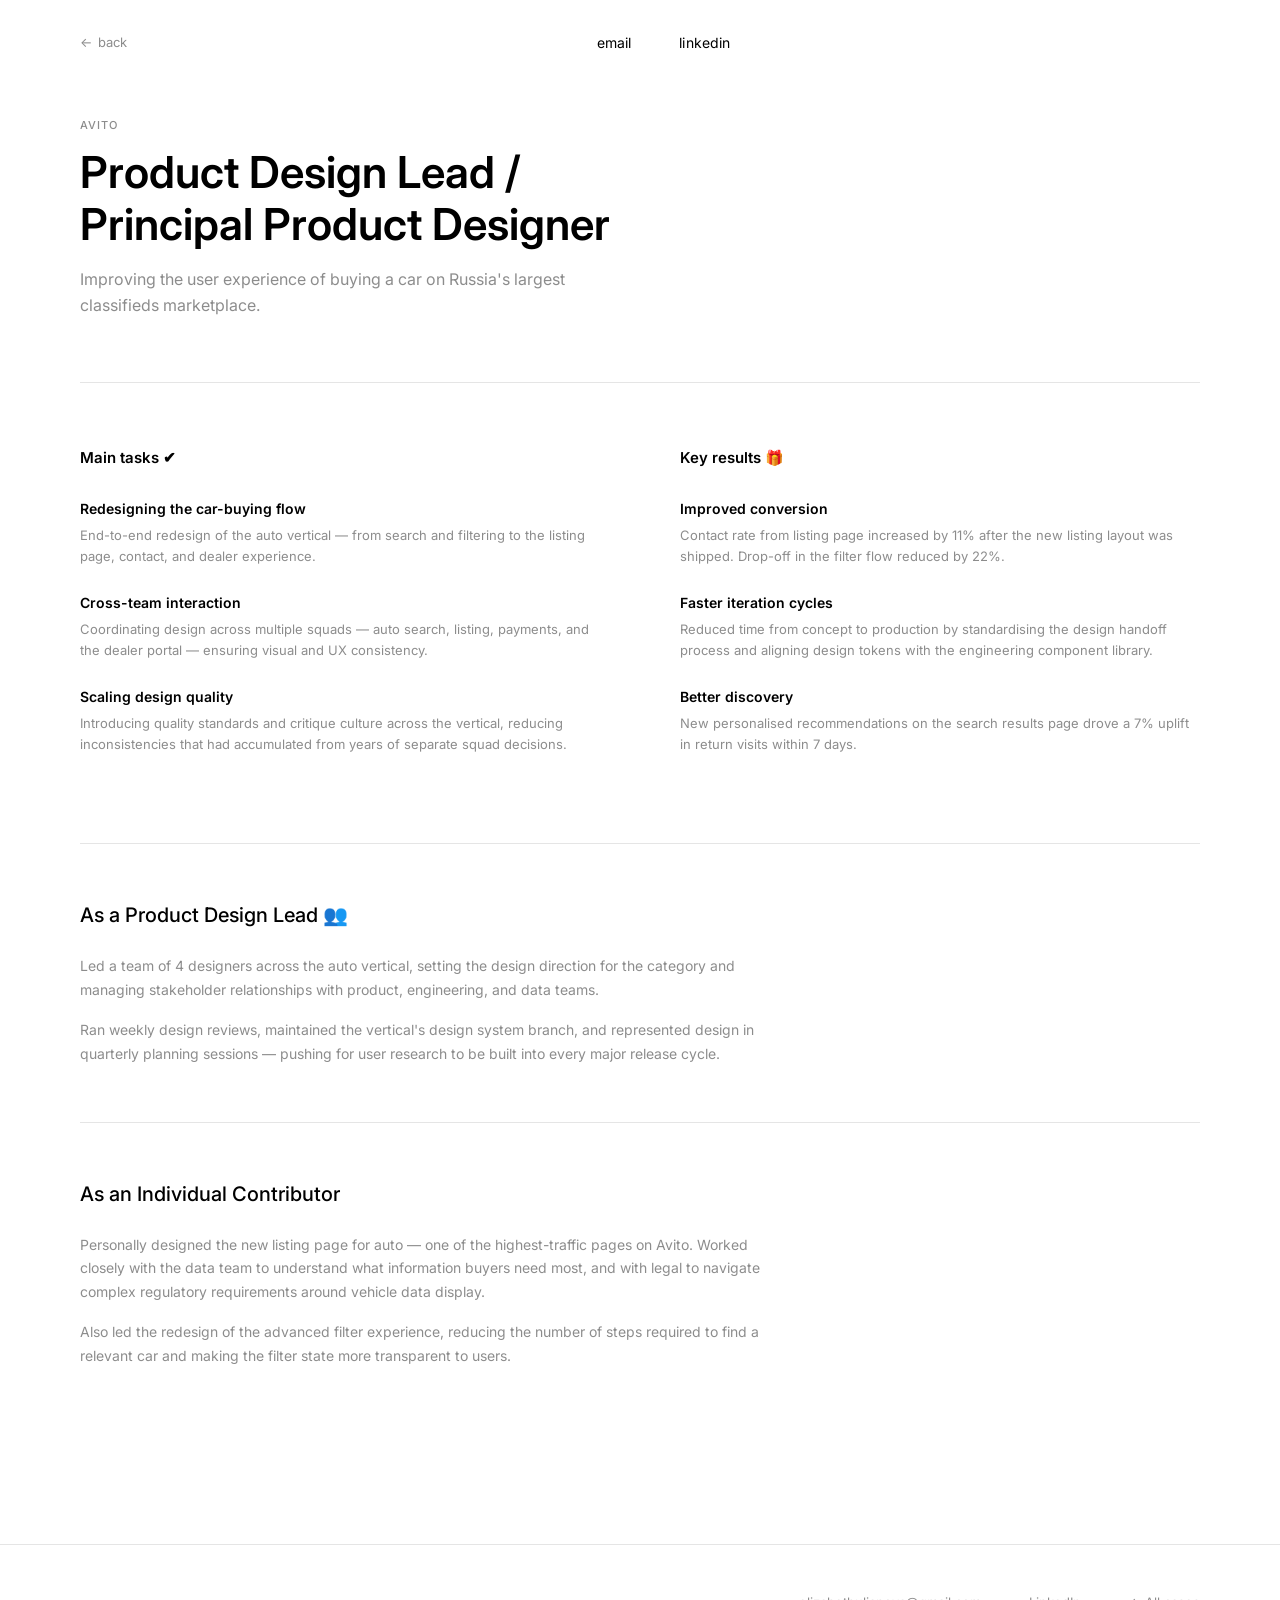
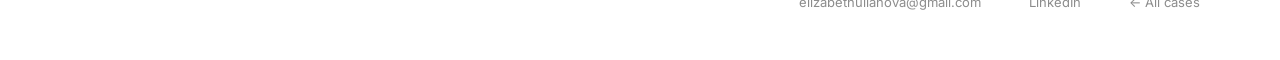
==== avito.html @ 6a345398 "Add files via upload" ====
<!DOCTYPE html>
<html lang="en">
<head>
  <meta charset="UTF-8" />
  <meta name="viewport" content="width=device-width, initial-scale=1.0" />
  <title>Avito — Lisa Ulianova</title>
  <link rel="stylesheet" href="styles.css" />
  <link rel="preconnect" href="https://fonts.googleapis.com" />
  <link rel="preconnect" href="https://fonts.gstatic.com" crossorigin />
</head>
<body class="case-page">

  <header>
    <div class="case-header">
      <a href="index.html" class="back-link">back</a>
      <nav class="site-nav" style="padding:0;">
        <a href="mailto:elizabethulianova@gmail.com">email</a>
        <a href="https://linkedin.com/in/elizabethulianova" target="_blank" rel="noopener">linkedin</a>
      </nav>
    </div>
  </header>

  <div class="case-hero">
    <p class="case-company">Avito</p>
    <h1 class="case-title">Product Design Lead /<br>Principal Product Designer</h1>
    <p class="case-subtitle">Improving the user experience of buying a car on Russia's largest classifieds marketplace.</p>
  </div>

  <div class="case-content">

    <div class="case-two-col">
      <div class="case-col">
        <h2>Main tasks ✔</h2>

        <div class="case-item">
          <h4>Redesigning the car-buying flow</h4>
          <p>End-to-end redesign of the auto vertical — from search and filtering to the listing page, contact, and dealer experience.</p>
        </div>

        <div class="case-item">
          <h4>Cross-team interaction</h4>
          <p>Coordinating design across multiple squads — auto search, listing, payments, and the dealer portal — ensuring visual and UX consistency.</p>
        </div>

        <div class="case-item">
          <h4>Scaling design quality</h4>
          <p>Introducing quality standards and critique culture across the vertical, reducing inconsistencies that had accumulated from years of separate squad decisions.</p>
        </div>
      </div>

      <div class="case-col">
        <h2>Key results 🎁</h2>

        <div class="case-item">
          <h4>Improved conversion</h4>
          <p>Contact rate from listing page increased by 11% after the new listing layout was shipped. Drop-off in the filter flow reduced by 22%.</p>
        </div>

        <div class="case-item">
          <h4>Faster iteration cycles</h4>
          <p>Reduced time from concept to production by standardising the design handoff process and aligning design tokens with the engineering component library.</p>
        </div>

        <div class="case-item">
          <h4>Better discovery</h4>
          <p>New personalised recommendations on the search results page drove a 7% uplift in return visits within 7 days.</p>
        </div>
      </div>
    </div>

    <div class="case-section">
      <h2>As a Product Design Lead 👥</h2>
      <p>Led a team of 4 designers across the auto vertical, setting the design direction for the category and managing stakeholder relationships with product, engineering, and data teams.</p>
      <p>Ran weekly design reviews, maintained the vertical's design system branch, and represented design in quarterly planning sessions — pushing for user research to be built into every major release cycle.</p>
    </div>

    <div class="case-section">
      <h2>As an Individual Contributor</h2>
      <p>Personally designed the new listing page for auto — one of the highest-traffic pages on Avito. Worked closely with the data team to understand what information buyers need most, and with legal to navigate complex regulatory requirements around vehicle data display.</p>
      <p>Also led the redesign of the advanced filter experience, reducing the number of steps required to find a relevant car and making the filter state more transparent to users.</p>
    </div>

  </div>

  <footer>
    <div class="site-footer">
      <a href="mailto:elizabethulianova@gmail.com">elizabethulianova@gmail.com</a>
      <a href="https://linkedin.com/in/elizabethulianova" target="_blank" rel="noopener">LinkedIn</a>
      <a href="index.html">← All cases</a>
    </div>
  </footer>

</body>
</html>
---- styles.css ----
/* =========================================
   Lisa Ulianova — Portfolio Website
   Styles based on Figma design
   ========================================= */

@import url('https://fonts.googleapis.com/css2?family=Inter:wght@300;400;500;600&display=swap');

/* ---- Reset & Base ---- */
*, *::before, *::after {
  box-sizing: border-box;
  margin: 0;
  padding: 0;
}

:root {
  --bg: #ffffff;
  --text: #000000;
  --text-muted: rgba(0, 0, 0, 0.45);
  --cases-bg: #0a0a0a;
  --cases-text: #ffffff;
  --cases-muted: rgba(255, 255, 255, 0.55);
  --accent: #191829;
  --border: rgba(0, 0, 0, 0.1);
  --font: 'Inter', -apple-system, BlinkMacSystemFont, 'Segoe UI', sans-serif;
  --max-width: 1440px;
  --content-width: 900px;
  --side-padding: 80px;
}

html {
  font-size: 16px;
  scroll-behavior: smooth;
}

body {
  font-family: var(--font);
  background: var(--bg);
  color: var(--text);
  -webkit-font-smoothing: antialiased;
  -moz-osx-font-smoothing: grayscale;
  line-height: 1.5;
}

a {
  color: inherit;
  text-decoration: none;
}

/* ---- Navigation ---- */
.site-nav {
  display: flex;
  justify-content: flex-end;
  align-items: center;
  gap: 48px;
  padding: 32px var(--side-padding);
  max-width: var(--max-width);
  margin: 0 auto;
}

.site-nav a {
  font-size: 14px;
  font-weight: 400;
  color: var(--text);
  letter-spacing: 0.01em;
  transition: opacity 0.2s;
}

.site-nav a:hover {
  opacity: 0.5;
}

.lang-group {
  display: flex;
  gap: 6px;
  font-size: 14px;
}

.lang-group a {
  opacity: 0.4;
}

.lang-group a.active {
  opacity: 1;
  text-decoration: underline;
  text-underline-offset: 3px;
}

/* ---- Hero ---- */
.hero {
  padding: 80px var(--side-padding) 120px;
  max-width: var(--max-width);
  margin: 0 auto;
}

.hero-text {
  font-size: clamp(24px, 3vw, 36px);
  font-weight: 400;
  line-height: 1.45;
  color: var(--text-muted);
  max-width: 820px;
}

.hero-text strong {
  font-weight: 600;
  color: var(--text);
}

/* ---- Section titles ---- */
.section-title {
  font-size: 20px;
  font-weight: 500;
  letter-spacing: -0.01em;
  margin-bottom: 48px;
  color: var(--text);
}

/* ---- My Approach ---- */
.approach-section {
  padding: 80px var(--side-padding);
  max-width: var(--max-width);
  margin: 0 auto;
  border-top: 1px solid var(--border);
}

.approach-columns {
  display: grid;
  grid-template-columns: 1fr 1fr;
  gap: 48px;
}

.approach-column h3 {
  font-size: 15px;
  font-weight: 500;
  margin-bottom: 36px;
  letter-spacing: 0.01em;
}

.approach-item {
  margin-bottom: 32px;
}

.approach-item h4 {
  font-size: 14px;
  font-weight: 600;
  margin-bottom: 6px;
  color: var(--text);
}

.approach-item p {
  font-size: 13px;
  line-height: 1.6;
  color: var(--text-muted);
}

/* ---- My Cases ---- */
.cases-section {
  background: var(--cases-bg);
  padding: 80px var(--side-padding);
}

.cases-section .section-title {
  color: var(--cases-text);
  max-width: var(--max-width);
  margin: 0 auto 48px;
}

.cases-grid {
  max-width: var(--max-width);
  margin: 0 auto;
  display: grid;
  gap: 2px;
}

/* First two cases — full width dark cards with image */
.case-card {
  background: #111111;
  display: grid;
  grid-template-columns: 1fr 1fr;
  align-items: center;
  padding: 64px;
  gap: 40px;
  cursor: pointer;
  transition: background 0.2s;
  text-decoration: none;
}

.case-card:hover {
  background: #1a1a1a;
}

.case-card.case-card--full {
  grid-column: 1 / -1;
}

.case-card-content {
  color: var(--cases-text);
}

.case-tag {
  font-size: 11px;
  font-weight: 500;
  letter-spacing: 0.08em;
  text-transform: uppercase;
  color: var(--cases-muted);
  margin-bottom: 12px;
}

.case-role {
  font-size: 20px;
  font-weight: 600;
  line-height: 1.3;
  margin-bottom: 12px;
  color: var(--cases-text);
}

.case-desc {
  font-size: 14px;
  line-height: 1.6;
  color: var(--cases-muted);
  max-width: 360px;
  margin-bottom: 20px;
}

.case-more {
  font-size: 13px;
  color: var(--cases-muted);
  border-bottom: 1px solid rgba(255,255,255,0.2);
  padding-bottom: 2px;
  display: inline-block;
  transition: color 0.2s, border-color 0.2s;
}

.case-card:hover .case-more {
  color: var(--cases-text);
  border-color: rgba(255,255,255,0.6);
}

.case-card-image {
  display: flex;
  justify-content: center;
  align-items: center;
  overflow: hidden;
  height: 320px;
}

.case-card-image img {
  max-width: 100%;
  max-height: 100%;
  object-fit: contain;
}

/* Small case cards grid */
.cases-small-grid {
  display: grid;
  grid-template-columns: 1fr 1fr;
  gap: 2px;
}

.case-card-small {
  background: #111111;
  padding: 48px 64px;
  cursor: pointer;
  transition: background 0.2s;
  text-decoration: none;
  display: block;
  color: var(--cases-text);
}

.case-card-small:hover {
  background: #1a1a1a;
}

/* ---- Case Study Page ---- */
.case-page {
  background: var(--bg);
  min-height: 100vh;
}

.case-header {
  padding: 32px var(--side-padding) 0;
  max-width: var(--max-width);
  margin: 0 auto;
  display: flex;
  justify-content: space-between;
  align-items: center;
}

.back-link {
  font-size: 13px;
  color: var(--text-muted);
  display: flex;
  align-items: center;
  gap: 6px;
  transition: color 0.2s;
}

.back-link:hover {
  color: var(--text);
}

.back-link::before {
  content: '←';
}

.case-hero {
  padding: 64px var(--side-padding);
  max-width: var(--max-width);
  margin: 0 auto;
}

.case-company {
  font-size: 11px;
  font-weight: 500;
  letter-spacing: 0.1em;
  text-transform: uppercase;
  color: var(--text-muted);
  margin-bottom: 12px;
}

.case-title {
  font-size: clamp(28px, 3.5vw, 44px);
  font-weight: 600;
  line-height: 1.2;
  margin-bottom: 16px;
  max-width: 700px;
}

.case-subtitle {
  font-size: 16px;
  color: var(--text-muted);
  max-width: 560px;
  line-height: 1.6;
}

.case-content {
  max-width: var(--max-width);
  margin: 0 auto;
  padding: 0 var(--side-padding) 120px;
}

.case-two-col {
  display: grid;
  grid-template-columns: 1fr 1fr;
  gap: 80px;
  margin-bottom: 64px;
  padding-top: 64px;
  border-top: 1px solid var(--border);
}

.case-col h2 {
  font-size: 15px;
  font-weight: 600;
  margin-bottom: 28px;
}

.case-item {
  margin-bottom: 24px;
}

.case-item h4 {
  font-size: 14px;
  font-weight: 600;
  margin-bottom: 6px;
}

.case-item p {
  font-size: 13px;
  color: var(--text-muted);
  line-height: 1.65;
}

.case-section {
  padding-top: 56px;
  border-top: 1px solid var(--border);
  margin-bottom: 56px;
}

.case-section h2 {
  font-size: 20px;
  font-weight: 500;
  margin-bottom: 24px;
}

.case-section p {
  font-size: 14px;
  line-height: 1.7;
  color: var(--text-muted);
  max-width: 680px;
  margin-bottom: 16px;
}

/* ---- Footer ---- */
.site-footer {
  padding: 48px var(--side-padding);
  display: flex;
  justify-content: flex-end;
  gap: 48px;
  max-width: var(--max-width);
  margin: 0 auto;
  border-top: 1px solid var(--border);
}

.site-footer a {
  font-size: 13px;
  color: var(--text-muted);
  transition: color 0.2s;
}

.site-footer a:hover {
  color: var(--text);
}

/* ---- Responsive ---- */
@media (max-width: 900px) {
  :root {
    --side-padding: 32px;
  }

  .hero-text {
    font-size: 22px;
  }

  .approach-columns {
    grid-template-columns: 1fr;
    gap: 48px;
  }

  .case-card {
    grid-template-columns: 1fr;
    padding: 40px 32px;
  }

  .case-card-image {
    height: 220px;
    order: -1;
  }

  .cases-small-grid {
    grid-template-columns: 1fr;
  }

  .case-card-small {
    padding: 36px 32px;
  }

  .case-two-col {
    grid-template-columns: 1fr;
    gap: 40px;
  }
}

@media (max-width: 600px) {
  :root {
    --side-padding: 20px;
  }

  .site-nav {
    gap: 24px;
    padding: 24px 20px;
  }

  .hero {
    padding: 48px 20px 80px;
  }

  .hero-text {
    font-size: 19px;
  }
}
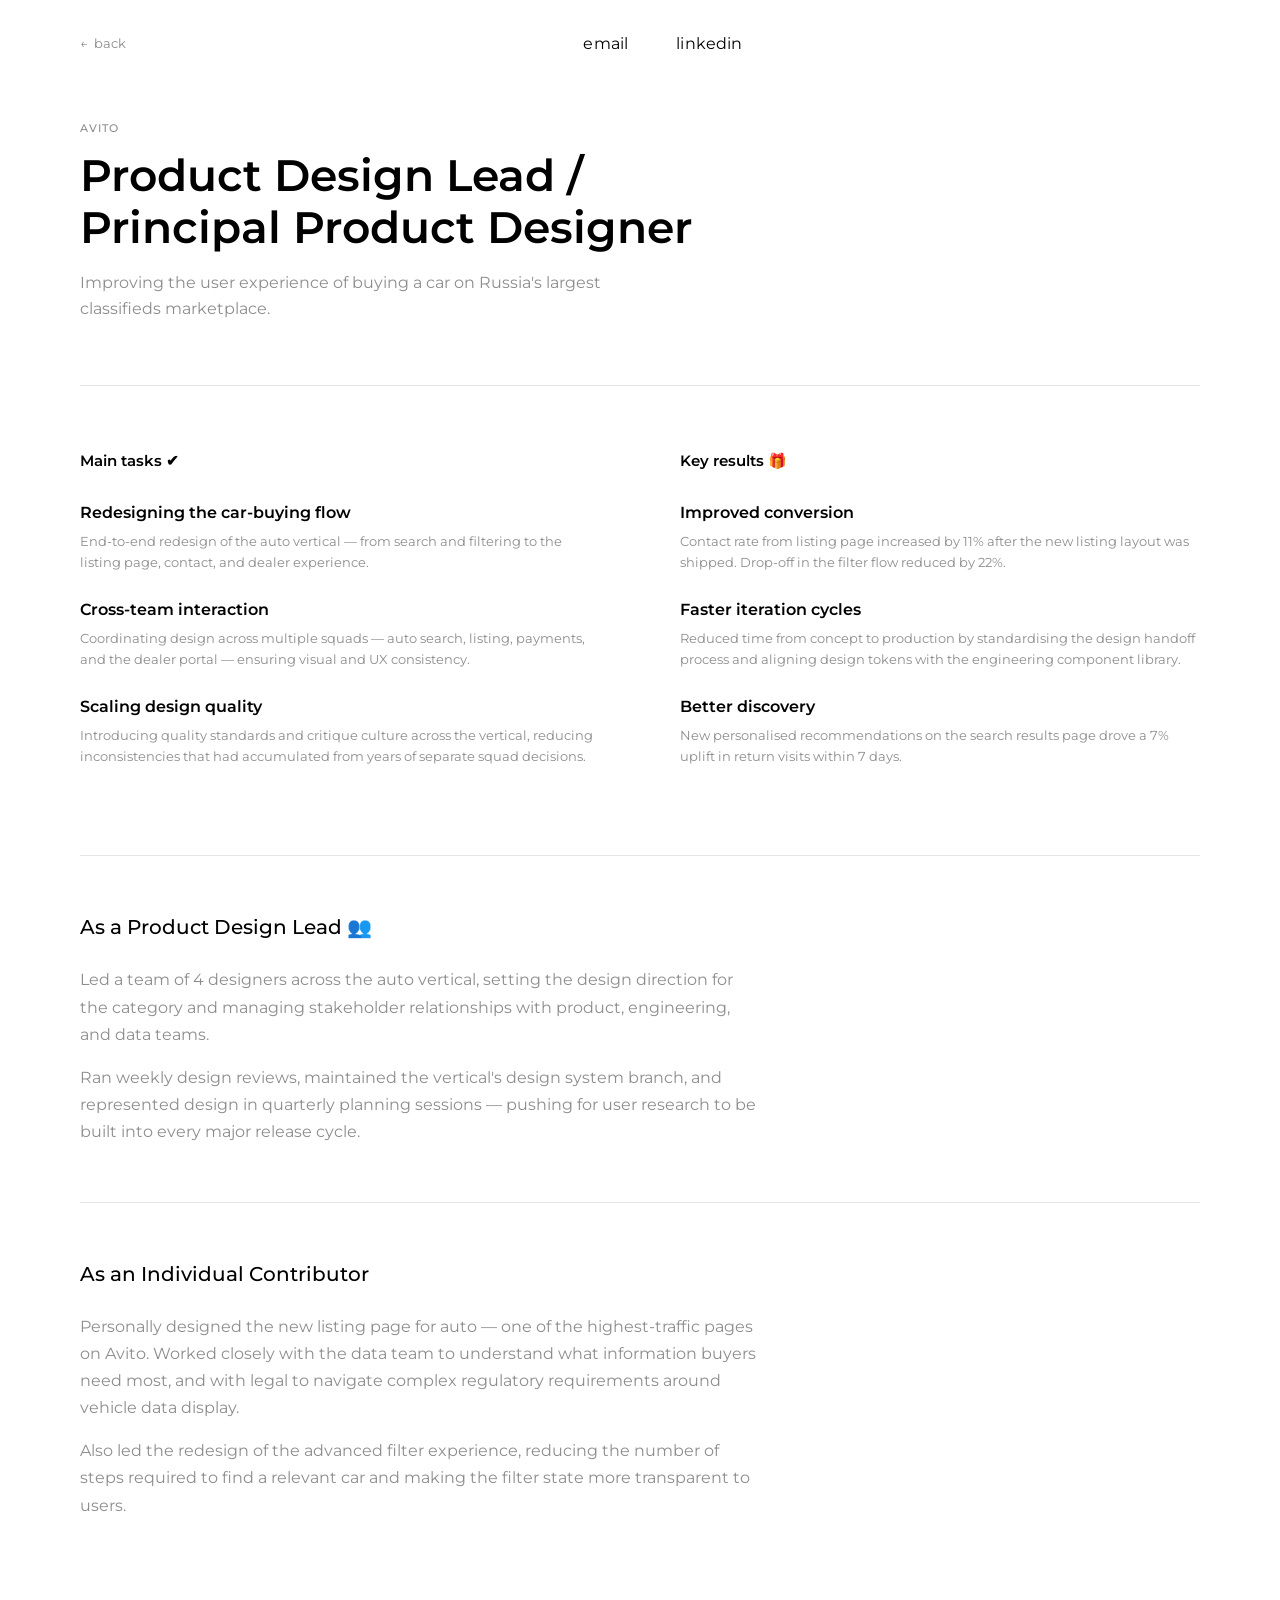
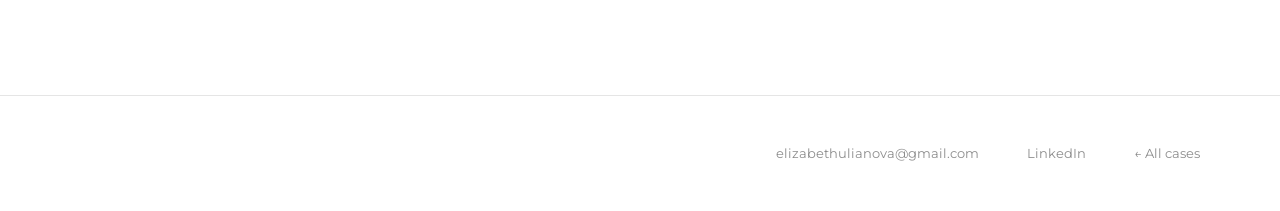
==== commit 52410aa2: "Add files via upload" ====
--- a/avito.html
+++ b/avito.html
@@ -13,9 +13,9 @@
   <header>
     <div class="case-header">
       <a href="index.html" class="back-link">back</a>
-      <nav class="site-nav" style="padding:0;">
-        <a href="mailto:elizabethulianova@gmail.com">email</a>
-        <a href="https://linkedin.com/in/elizabethulianova" target="_blank" rel="noopener">linkedin</a>
+      <nav class="site-nav" style="padding:0;justify-content:flex-end;gap:48px;width:auto;">
+        <a href="#" onclick="copyEmail(event)">email</a>
+        <a href="https://www.linkedin.com/in/lisaulianova/" target="_blank" rel="noopener">linkedin</a>
       </nav>
     </div>
   </header>
@@ -85,10 +85,26 @@
   <footer>
     <div class="site-footer">
       <a href="mailto:elizabethulianova@gmail.com">elizabethulianova@gmail.com</a>
-      <a href="https://linkedin.com/in/elizabethulianova" target="_blank" rel="noopener">LinkedIn</a>
+      <a href="https://www.linkedin.com/in/lisaulianova/" target="_blank" rel="noopener">LinkedIn</a>
       <a href="index.html">← All cases</a>
     </div>
   </footer>
 
+  <script>
+    function copyEmail(e) {
+      e.preventDefault();
+      navigator.clipboard.writeText('elizabethulianova@gmail.com').then(function () {
+        var toast = document.createElement('div');
+        toast.className = 'toast';
+        toast.textContent = 'email copied';
+        document.body.appendChild(toast);
+        setTimeout(function () { toast.classList.add('toast--visible'); }, 10);
+        setTimeout(function () {
+          toast.classList.remove('toast--visible');
+          setTimeout(function () { toast.remove(); }, 300);
+        }, 2200);
+      });
+    }
+  </script>
 </body>
 </html>
--- a/styles.css
+++ b/styles.css
@@ -3,7 +3,7 @@
    Styles based on Figma design
    ========================================= */
 
-@import url('https://fonts.googleapis.com/css2?family=Inter:wght@300;400;500;600&display=swap');
+@import url('https://fonts.googleapis.com/css2?family=Montserrat:wght@300;400;500;600&display=swap');
 
 /* ---- Reset & Base ---- */
 *, *::before, *::after {
@@ -21,7 +21,7 @@
   --cases-muted: rgba(255, 255, 255, 0.55);
   --accent: #191829;
   --border: rgba(0, 0, 0, 0.1);
-  --font: 'Inter', -apple-system, BlinkMacSystemFont, 'Segoe UI', sans-serif;
+  --font: 'Montserrat', -apple-system, BlinkMacSystemFont, 'Segoe UI', sans-serif;
   --max-width: 1440px;
   --content-width: 900px;
   --side-padding: 80px;
@@ -49,16 +49,17 @@
 /* ---- Navigation ---- */
 .site-nav {
   display: flex;
-  justify-content: flex-end;
+  justify-content: space-between;
   align-items: center;
-  gap: 48px;
+  gap: 0;
   padding: 32px var(--side-padding);
   max-width: var(--max-width);
   margin: 0 auto;
+  width: 100%;
 }
 
 .site-nav a {
-  font-size: 14px;
+  font-size: 16px;
   font-weight: 400;
   color: var(--text);
   letter-spacing: 0.01em;
@@ -72,7 +73,7 @@
 .lang-group {
   display: flex;
   gap: 6px;
-  font-size: 14px;
+  font-size: 16px;
 }
 
 .lang-group a {
@@ -140,7 +141,7 @@
 }
 
 .approach-item h4 {
-  font-size: 14px;
+  font-size: 16px;
   font-weight: 600;
   margin-bottom: 6px;
   color: var(--text);
@@ -214,7 +215,7 @@
 }
 
 .case-desc {
-  font-size: 14px;
+  font-size: 16px;
   line-height: 1.6;
   color: var(--cases-muted);
   max-width: 360px;
@@ -358,7 +359,7 @@
 }
 
 .case-item h4 {
-  font-size: 14px;
+  font-size: 16px;
   font-weight: 600;
   margin-bottom: 6px;
 }
@@ -382,7 +383,7 @@
 }
 
 .case-section p {
-  font-size: 14px;
+  font-size: 16px;
   line-height: 1.7;
   color: var(--text-muted);
   max-width: 680px;
@@ -467,3 +468,27 @@
     font-size: 19px;
   }
 }
+
+/* ---- Toast notification ---- */
+.toast {
+  position: fixed;
+  bottom: 32px;
+  left: 50%;
+  transform: translateX(-50%) translateY(10px);
+  background: #000000;
+  color: #ffffff;
+  padding: 10px 24px;
+  border-radius: 6px;
+  font-size: 14px;
+  font-family: var(--font);
+  opacity: 0;
+  transition: opacity 0.2s, transform 0.2s;
+  pointer-events: none;
+  z-index: 9999;
+  white-space: nowrap;
+}
+
+.toast--visible {
+  opacity: 1;
+  transform: translateX(-50%) translateY(0);
+}
